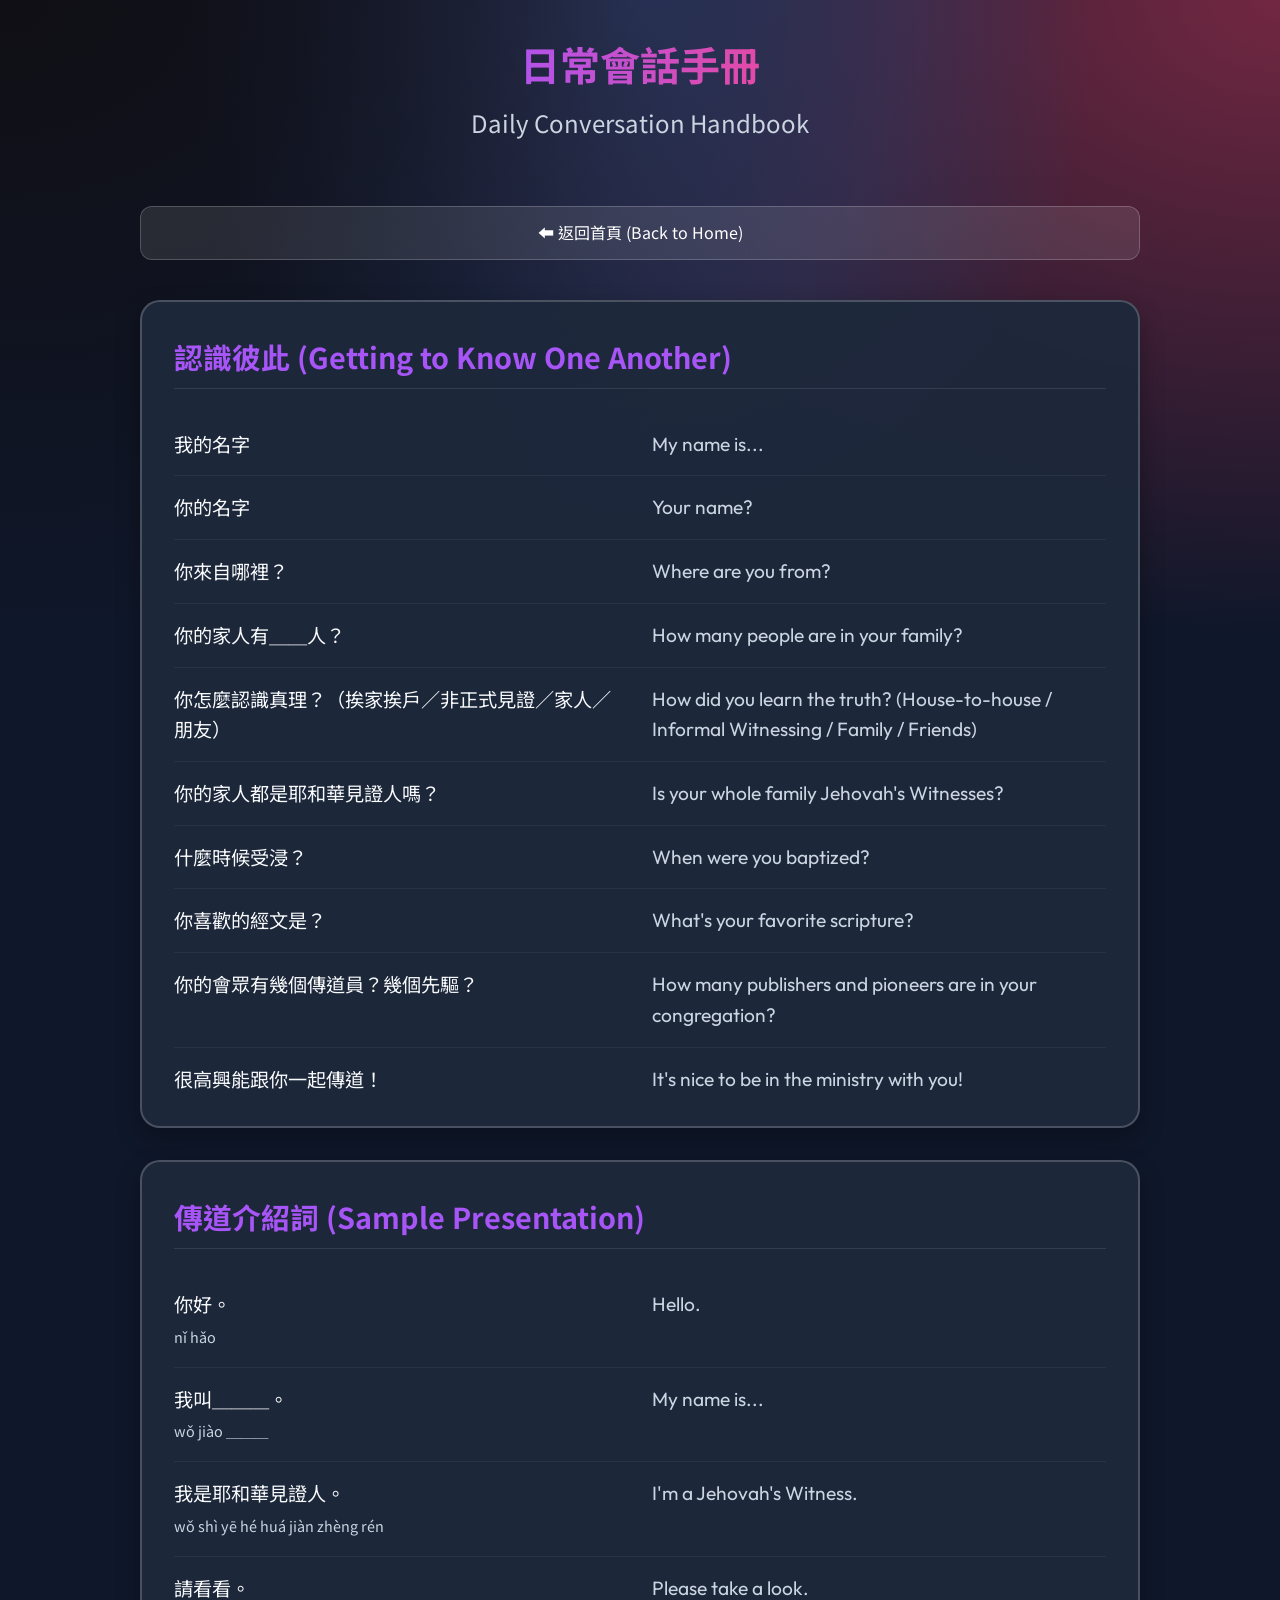
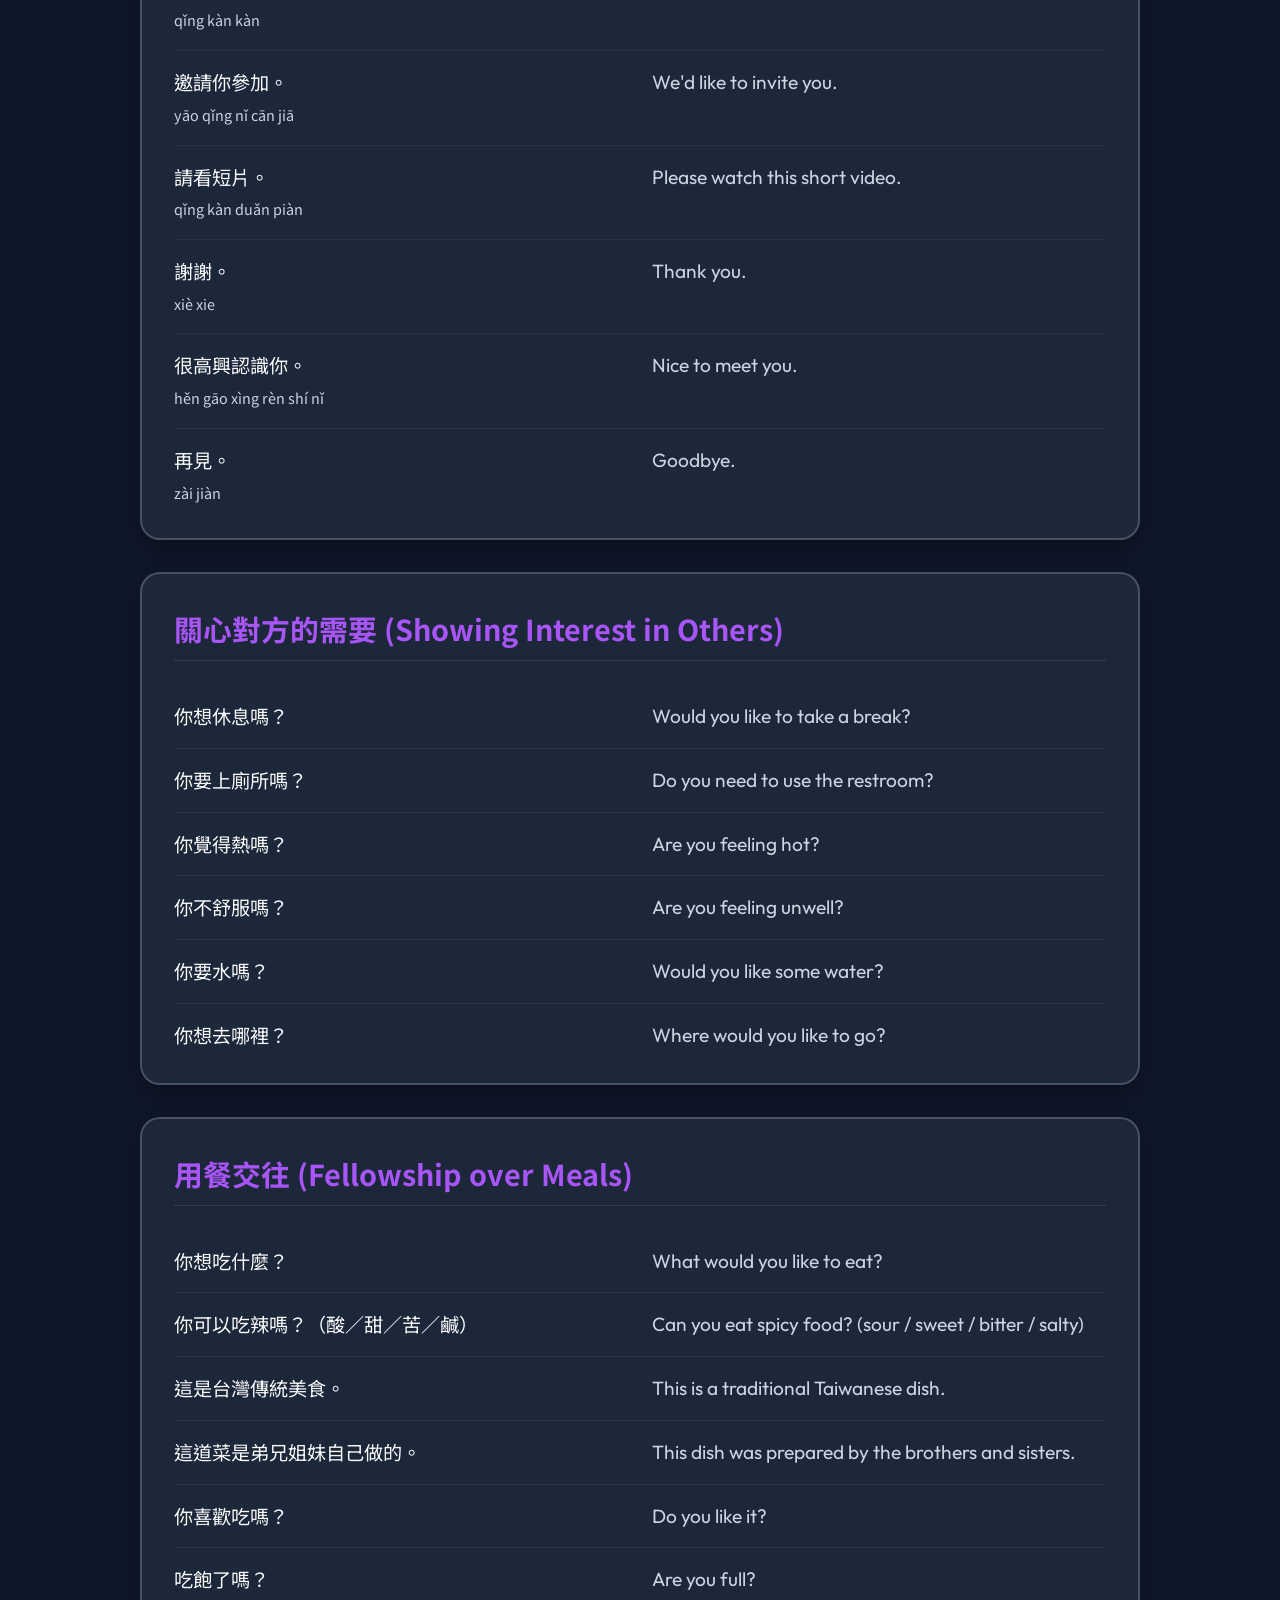
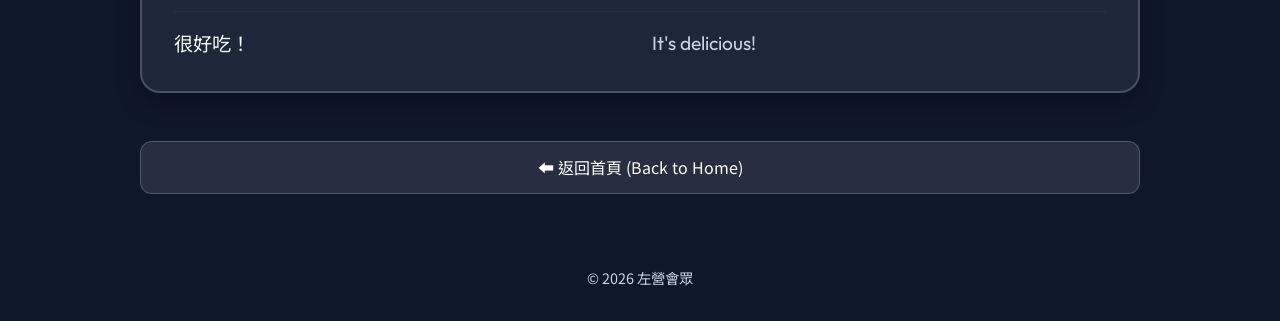
==== conversation.html @ 11b637fd "Add files via upload" ====
<!DOCTYPE html>
<html lang="zh-TW">
<head>
    <meta charset="UTF-8">
    <meta name="viewport" content="width=device-width, initial-scale=1.0">
    <title>日常會話手冊 - 2026年高雄國際大會</title>
    <meta name="description" content="2026年高雄國際大會 左營會眾 日常會話手冊">
    <link rel="stylesheet" href="style.css">
    <style>
        .conversation-container {
            width: 100%;
            max-width: 1000px;
            margin: 0 auto;
            display: flex;
            flex-direction: column;
            gap: 2rem;
        }
        .category {
            background: rgba(30, 41, 59, 0.95);
            border: 2px solid rgba(255, 255, 255, 0.2);
            border-radius: 20px;
            padding: 2rem;
            box-shadow: 0 10px 25px rgba(0, 0, 0, 0.3);
            animation: fadeInUp 1s ease-out both;
        }
        .category:nth-child(2) { animation-delay: 0.2s; }
        .category:nth-child(3) { animation-delay: 0.4s; }
        .category:nth-child(4) { animation-delay: 0.6s; }
        .category:nth-child(5) { animation-delay: 0.8s; }

        .category h2 {
            font-size: 1.8rem;
            color: #a855f7;
            margin-bottom: 1.5rem;
            border-bottom: 1px solid rgba(255,255,255,0.1);
            padding-bottom: 0.5rem;
        }
        .phrase-item {
            display: grid;
            grid-template-columns: 1fr 1fr;
            gap: 1.5rem;
            padding: 1rem 0;
            border-bottom: 1px solid rgba(255,255,255,0.05);
        }
        .phrase-item:last-child {
            border-bottom: none;
            padding-bottom: 0;
        }
        .chinese {
            font-size: 1.2rem;
            color: #f8fafc;
        }
        .english {
            font-size: 1.2rem;
            color: #cbd5e1;
            font-family: 'Outfit', sans-serif;
        }
        .back-btn {
            display: inline-block;
            background: rgba(255, 255, 255, 0.1);
            color: #fff;
            text-decoration: none;
            padding: 0.8rem 1.5rem;
            border-radius: 12px;
            margin-bottom: 0.5rem;
            border: 1px solid rgba(255,255,255,0.2);
            transition: all 0.3s ease;
            text-align: center;
        }
        .back-btn:hover {
            background: rgba(255, 255, 255, 0.2);
        }
        
        @media (max-width: 768px) {
            .category { padding: 1.5rem 1rem; }
            .category h2 { font-size: 1.5rem; }
            .phrase-item {
                grid-template-columns: 1fr;
                gap: 0.5rem;
                padding: 1.2rem 0;
            }
            .chinese { font-size: 1.3rem; font-weight: 500; color: #fca5a5; }
            .english { font-size: 1.2rem; }
        }
    </style>
</head>
<body>
    <div class="container">
        <header>
            <h1>日常會話手冊</h1>
            <h2>Daily Conversation Handbook</h2>
        </header>

        <main class="conversation-container">
            <a href="index.html" class="back-btn">⬅ 返回首頁 (Back to Home)</a>

            <div class="category">
                <h2>認識彼此 (Getting to Know One Another)</h2>
                <div class="phrase-item"><div class="chinese">我的名字</div><div class="english">My name is...</div></div>
                <div class="phrase-item"><div class="chinese">你的名字</div><div class="english">Your name?</div></div>
                <div class="phrase-item"><div class="chinese">你來自哪裡？</div><div class="english">Where are you from?</div></div>
                <div class="phrase-item"><div class="chinese">你的家人有＿＿人？</div><div class="english">How many people are in your family?</div></div>
                <div class="phrase-item"><div class="chinese">你怎麼認識真理？（挨家挨戶／非正式見證／家人／朋友）</div><div class="english">How did you learn the truth? (House-to-house / Informal Witnessing / Family / Friends)</div></div>
                <div class="phrase-item"><div class="chinese">你的家人都是耶和華見證人嗎？</div><div class="english">Is your whole family Jehovah's Witnesses?</div></div>
                <div class="phrase-item"><div class="chinese">什麼時候受浸？</div><div class="english">When were you baptized?</div></div>
                <div class="phrase-item"><div class="chinese">你喜歡的經文是？</div><div class="english">What's your favorite scripture?</div></div>
                <div class="phrase-item"><div class="chinese">你的會眾有幾個傳道員？幾個先驅？</div><div class="english">How many publishers and pioneers are in your congregation?</div></div>
                <div class="phrase-item"><div class="chinese">很高興能跟你一起傳道！</div><div class="english">It's nice to be in the ministry with you!</div></div>
            </div>

            <div class="category">
                <h2>傳道介紹詞 (Sample Presentation)</h2>
                <div class="phrase-item"><div class="chinese">你好。<br><small style="color:#cbd5e1;font-size:0.9rem;">nǐ hǎo</small></div><div class="english">Hello.</div></div>
                <div class="phrase-item"><div class="chinese">我叫＿＿＿。<br><small style="color:#cbd5e1;font-size:0.9rem;">wǒ jiào ＿＿＿</small></div><div class="english">My name is...</div></div>
                <div class="phrase-item"><div class="chinese">我是耶和華見證人。<br><small style="color:#cbd5e1;font-size:0.9rem;">wǒ shì yē hé huá jiàn zhèng rén</small></div><div class="english">I'm a Jehovah's Witness.</div></div>
                <div class="phrase-item"><div class="chinese">請看看。<br><small style="color:#cbd5e1;font-size:0.9rem;">qǐng kàn kàn</small></div><div class="english">Please take a look.</div></div>
                <div class="phrase-item"><div class="chinese">邀請你參加。<br><small style="color:#cbd5e1;font-size:0.9rem;">yāo qǐng nǐ cān jiā</small></div><div class="english">We'd like to invite you.</div></div>
                <div class="phrase-item"><div class="chinese">請看短片。<br><small style="color:#cbd5e1;font-size:0.9rem;">qǐng kàn duǎn piàn</small></div><div class="english">Please watch this short video.</div></div>
                <div class="phrase-item"><div class="chinese">謝謝。<br><small style="color:#cbd5e1;font-size:0.9rem;">xiè xie</small></div><div class="english">Thank you.</div></div>
                <div class="phrase-item"><div class="chinese">很高興認識你。<br><small style="color:#cbd5e1;font-size:0.9rem;">hěn gāo xìng rèn shí nǐ</small></div><div class="english">Nice to meet you.</div></div>
                <div class="phrase-item"><div class="chinese">再見。<br><small style="color:#cbd5e1;font-size:0.9rem;">zài jiàn</small></div><div class="english">Goodbye.</div></div>
            </div>

            <div class="category">
                <h2>關心對方的需要 (Showing Interest in Others)</h2>
                <div class="phrase-item"><div class="chinese">你想休息嗎？</div><div class="english">Would you like to take a break?</div></div>
                <div class="phrase-item"><div class="chinese">你要上廁所嗎？</div><div class="english">Do you need to use the restroom?</div></div>
                <div class="phrase-item"><div class="chinese">你覺得熱嗎？</div><div class="english">Are you feeling hot?</div></div>
                <div class="phrase-item"><div class="chinese">你不舒服嗎？</div><div class="english">Are you feeling unwell?</div></div>
                <div class="phrase-item"><div class="chinese">你要水嗎？</div><div class="english">Would you like some water?</div></div>
                <div class="phrase-item"><div class="chinese">你想去哪裡？</div><div class="english">Where would you like to go?</div></div>
            </div>

            <div class="category">
                <h2>用餐交往 (Fellowship over Meals)</h2>
                <div class="phrase-item"><div class="chinese">你想吃什麼？</div><div class="english">What would you like to eat?</div></div>
                <div class="phrase-item"><div class="chinese">你可以吃辣嗎？（酸／甜／苦／鹹）</div><div class="english">Can you eat spicy food? (sour / sweet / bitter / salty)</div></div>
                <div class="phrase-item"><div class="chinese">這是台灣傳統美食。</div><div class="english">This is a traditional Taiwanese dish.</div></div>
                <div class="phrase-item"><div class="chinese">這道菜是弟兄姐妹自己做的。</div><div class="english">This dish was prepared by the brothers and sisters.</div></div>
                <div class="phrase-item"><div class="chinese">你喜歡吃嗎？</div><div class="english">Do you like it?</div></div>
                <div class="phrase-item"><div class="chinese">吃飽了嗎？</div><div class="english">Are you full?</div></div>
                <div class="phrase-item"><div class="chinese">很好吃！</div><div class="english">It's delicious!</div></div>
            </div>
            
            <a href="index.html" class="back-btn" style="margin-top: 1rem;">⬅ 返回首頁 (Back to Home)</a>
        </main>
        
        <footer>
            <p>&copy; 2026 左營會眾</p>
        </footer>
    </div>
</body>
</html>
---- style.css ----
@import url('https://fonts.googleapis.com/css2?family=Noto+Sans+TC:wght@300;400;500;700&family=Outfit:wght@400;600&display=swap');

:root {
    --bg-color: #0f172a;
    --text-main: #f8fafc;
    --text-muted: #cbd5e1;
    --card-bg: rgba(30, 41, 59, 0.7);
    --card-border: rgba(255, 255, 255, 0.1);
}

* {
    box-sizing: border-box;
    margin: 0;
    padding: 0;
}

body {
    font-family: 'Noto Sans TC', sans-serif;
    background-color: var(--bg-color);
    color: var(--text-main);
    min-height: 100vh;
    display: flex;
    justify-content: center;
    align-items: center;
    background-image: 
        radial-gradient(at 0% 0%, hsla(253,16%,7%,1) 0, transparent 50%), 
        radial-gradient(at 50% 0%, hsla(225,39%,30%,1) 0, transparent 50%), 
        radial-gradient(at 100% 0%, hsla(339,49%,30%,1) 0, transparent 50%);
    background-attachment: fixed;
    line-height: 1.6;
}

.container {
    width: 100%;
    max-width: 1200px;
    padding: 2rem;
    display: flex;
    flex-direction: column;
    align-items: center;
    gap: 4rem;
}

header {
    text-align: center;
    animation: fadeInDown 1s ease-out;
}

header h1 {
    font-size: 2.5rem;
    font-weight: 700;
    background: linear-gradient(to right, #a855f7, #ec4899);
    -webkit-background-clip: text;
    -webkit-text-fill-color: transparent;
    margin-bottom: 0.5rem;
}

header h2 {
    font-size: 1.5rem;
    font-weight: 400;
    color: var(--text-muted);
}

.card-container {
    display: grid;
    grid-template-columns: repeat(auto-fit, minmax(300px, 1fr));
    gap: 2rem;
    width: 100%;
    max-width: 1000px;
}

.card {
    background: var(--card-bg);
    border: 1px solid var(--card-border);
    border-radius: 20px;
    padding: 2.5rem 2rem;
    text-align: center;
    text-decoration: none;
    color: var(--text-main);
    backdrop-filter: blur(10px);
    -webkit-backdrop-filter: blur(10px);
    transition: all 0.4s cubic-bezier(0.175, 0.885, 0.32, 1.275);
    display: flex;
    flex-direction: column;
    align-items: center;
    gap: 1rem;
    box-shadow: 0 10px 30px rgba(0, 0, 0, 0.2);
    animation: fadeInUp 1s ease-out both;
}

.card:nth-child(1) { animation-delay: 0.2s; }
.card:nth-child(2) { animation-delay: 0.4s; }
.card:nth-child(3) { animation-delay: 0.6s; }

.card:hover {
    transform: translateY(-10px) scale(1.02);
    background: rgba(45, 55, 72, 0.8);
    border-color: rgba(255, 255, 255, 0.2);
    box-shadow: 0 20px 40px rgba(0, 0, 0, 0.4);
}

.icon {
    font-size: 3rem;
    margin-bottom: 0.5rem;
    transition: transform 0.3s ease;
}

.card:hover .icon {
    transform: scale(1.2);
}

.card h3 {
    font-size: 1.5rem;
    font-weight: 500;
}

.card p {
    color: var(--text-muted);
    font-size: 0.95rem;
}

.notice {
    background: rgba(255, 255, 255, 0.1);
    border-left: 4px solid #a855f7;
    padding: 1.5rem;
    border-radius: 12px;
    width: 100%;
    max-width: 1000px;
    margin: 0 auto;
    backdrop-filter: blur(5px);
    -webkit-backdrop-filter: blur(5px);
    animation: fadeIn 1s ease-out 0.8s both;
}

.notice p {
    font-size: 1.15rem;
    color: var(--text-main);
    margin-bottom: 0.8rem;
    line-height: 1.5;
    word-break: keep-all;
}

.notice p:last-child {
    margin-bottom: 0;
}

.highlight {
    font-weight: 700;
    color: #fca5a5; /* Using a brighter color that contrasts well on dark backgrounds */
}

footer {
    text-align: center;
    color: var(--text-muted);
    font-size: 0.9rem;
    animation: fadeIn 1s ease-out 1s both;
}

@keyframes fadeInDown {
    from {
        opacity: 0;
        transform: translateY(-30px);
    }
    to {
        opacity: 1;
        transform: translateY(0);
    }
}

@keyframes fadeInUp {
    from {
        opacity: 0;
        transform: translateY(30px);
    }
    to {
        opacity: 1;
        transform: translateY(0);
    }
}

@keyframes fadeIn {
    from { opacity: 0; }
    to { opacity: 1; }
}

@media (max-width: 768px) {
    header h1 {
        font-size: 1.8rem;
        line-height: 1.2;
        margin-bottom: 0.5rem;
    }
    header h2 {
        font-size: 1.1rem;
        color: #f8fafc;
        font-weight: 500;
        word-break: keep-all;
    }
    .container {
        padding: 1rem;
        gap: 1.5rem;
    }
    .card-container {
        gap: 0.8rem;
        display: flex;
        flex-direction: column;
    }
    .card {
        display: grid;
        grid-template-columns: auto 1fr;
        grid-template-rows: auto auto;
        column-gap: 1rem;
        row-gap: 0.2rem;
        padding: 1rem 1.2rem;
        background: rgba(30, 41, 59, 0.95);
        border: 2px solid rgba(255, 255, 255, 0.2);
        border-radius: 20px;
        box-shadow: 0 10px 25px rgba(0, 0, 0, 0.3);
        text-align: left;
        align-items: center;
    }
    .icon {
        grid-column: 1;
        grid-row: 1 / 3;
        font-size: 2.5rem;
        margin-bottom: 0;
    }
    .card h3 {
        grid-column: 2;
        grid-row: 1;
        font-size: 1.3rem;
        font-weight: 700;
        margin-bottom: 0;
    }
    .card p {
        grid-column: 2;
        grid-row: 2;
        font-size: 0.95rem;
        color: #f1f5f9;
        line-height: 1.3;
        word-break: keep-all;
    }
    footer {
        font-size: 0.9rem;
    }
}
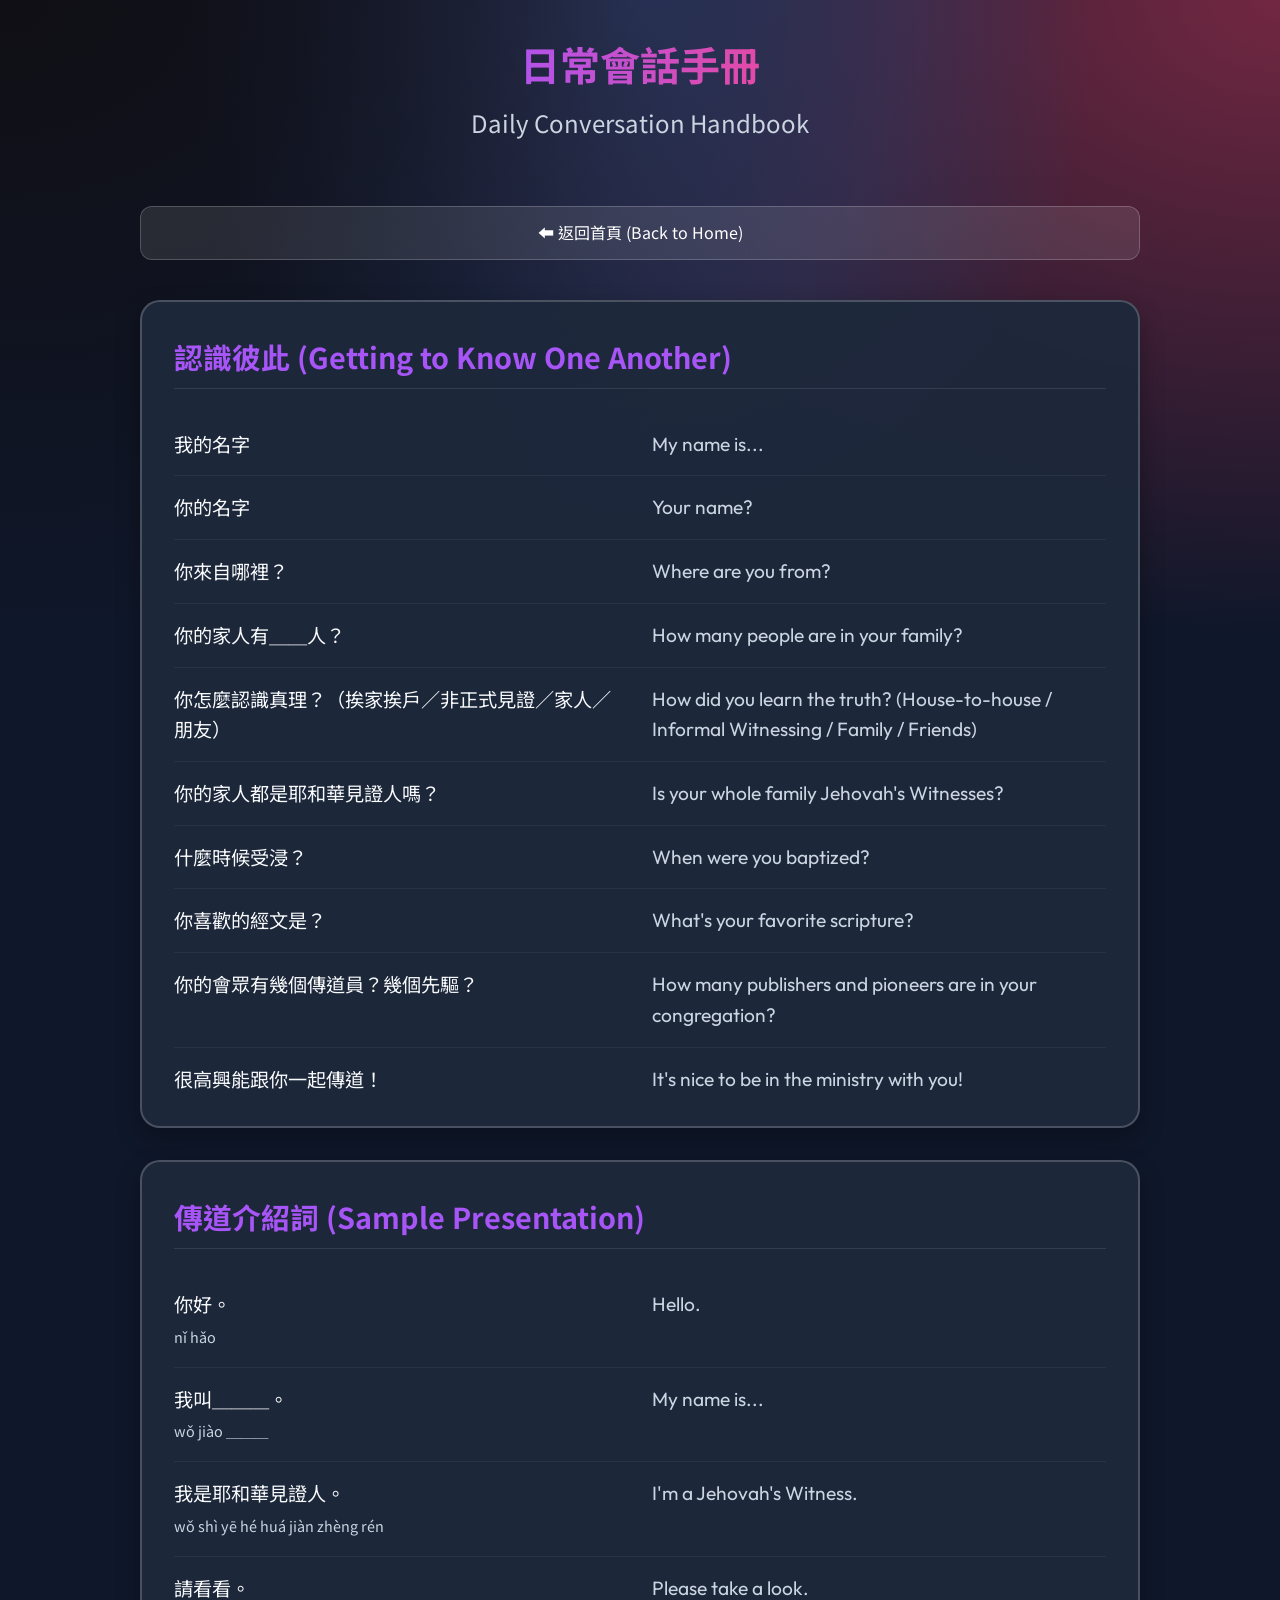
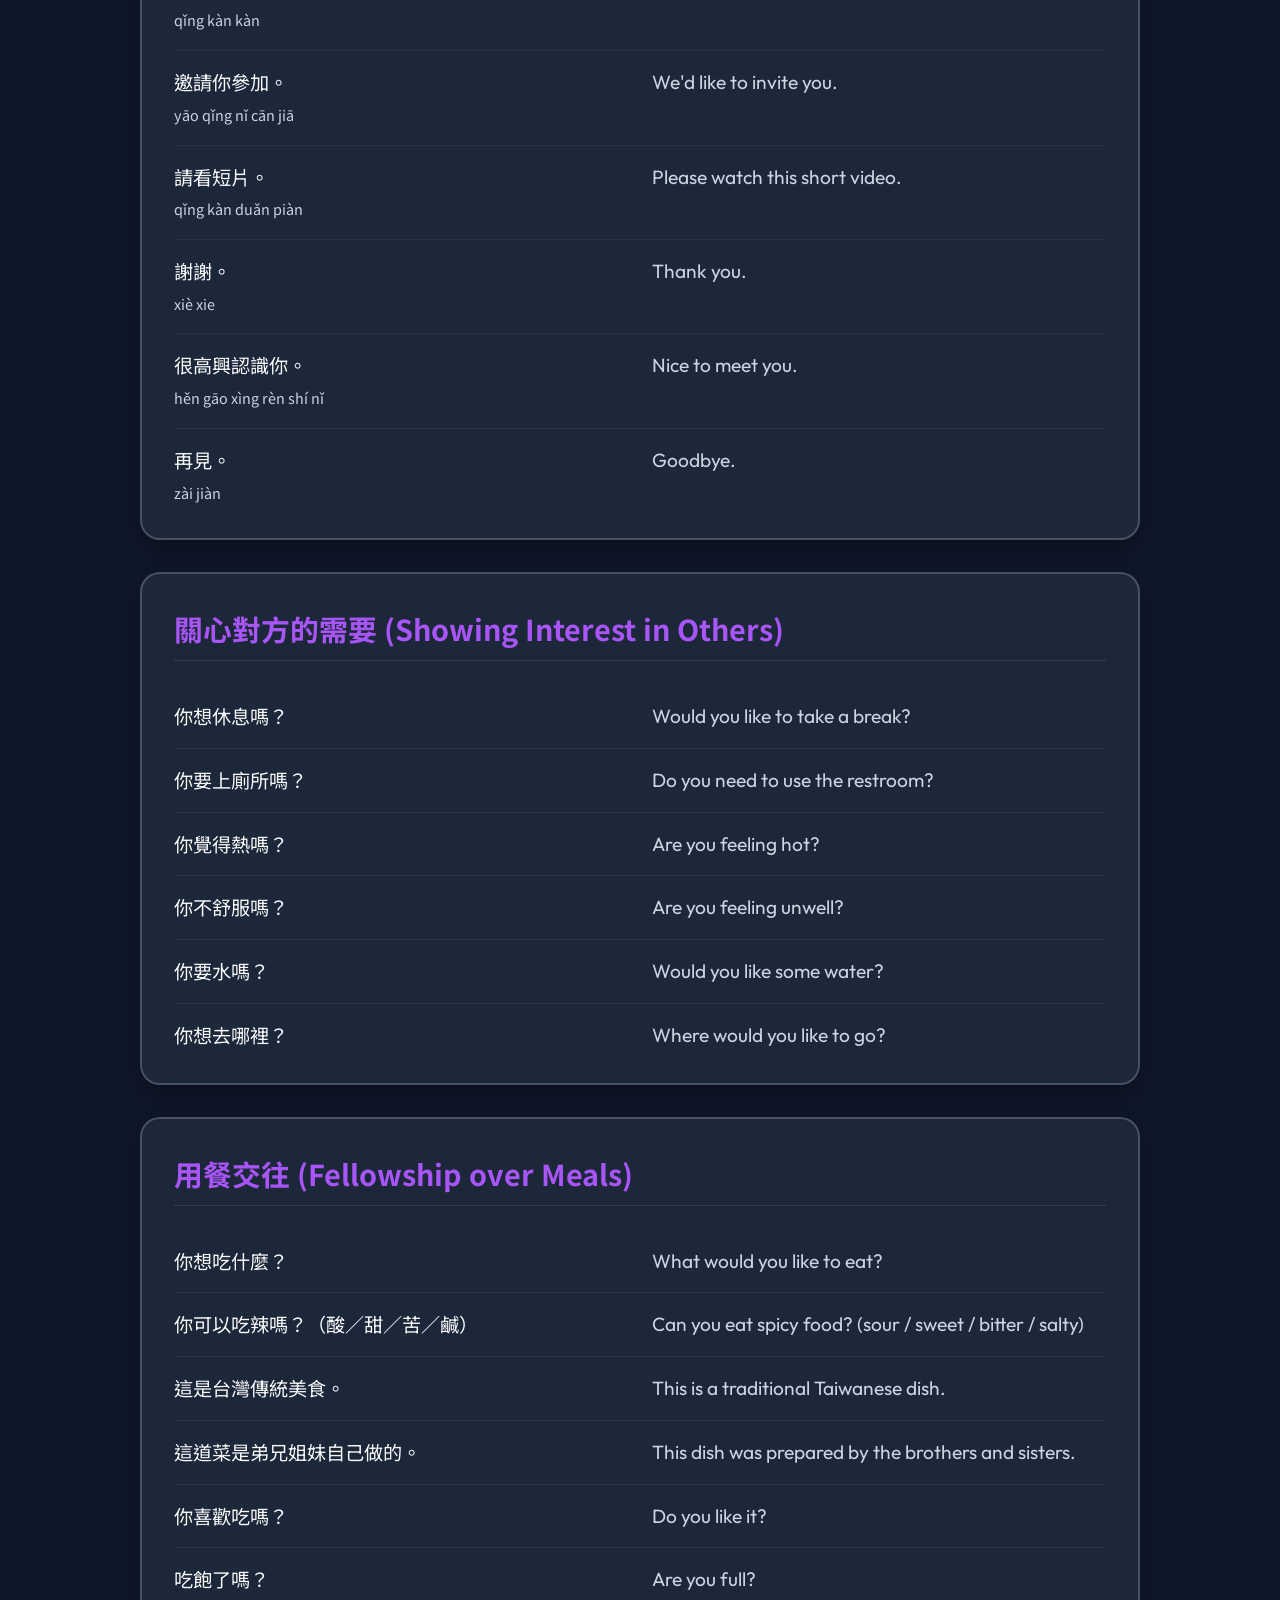
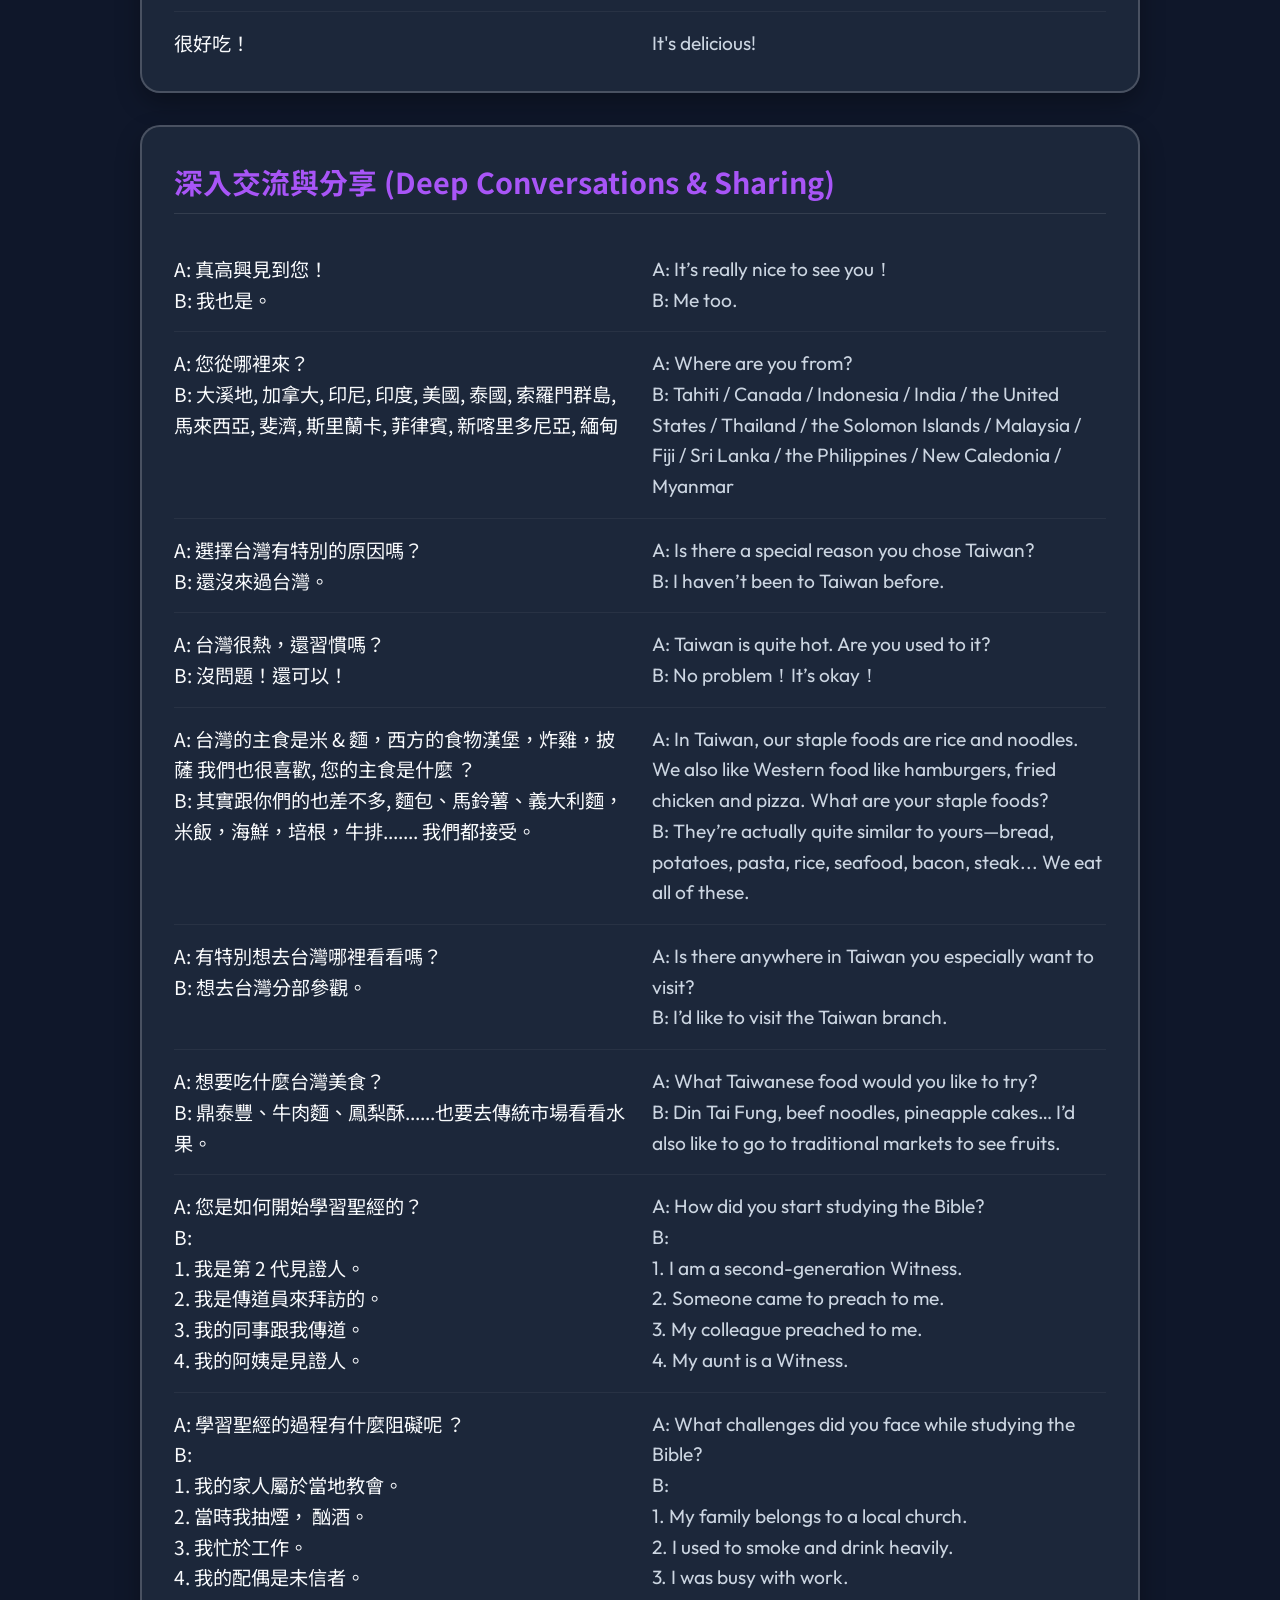
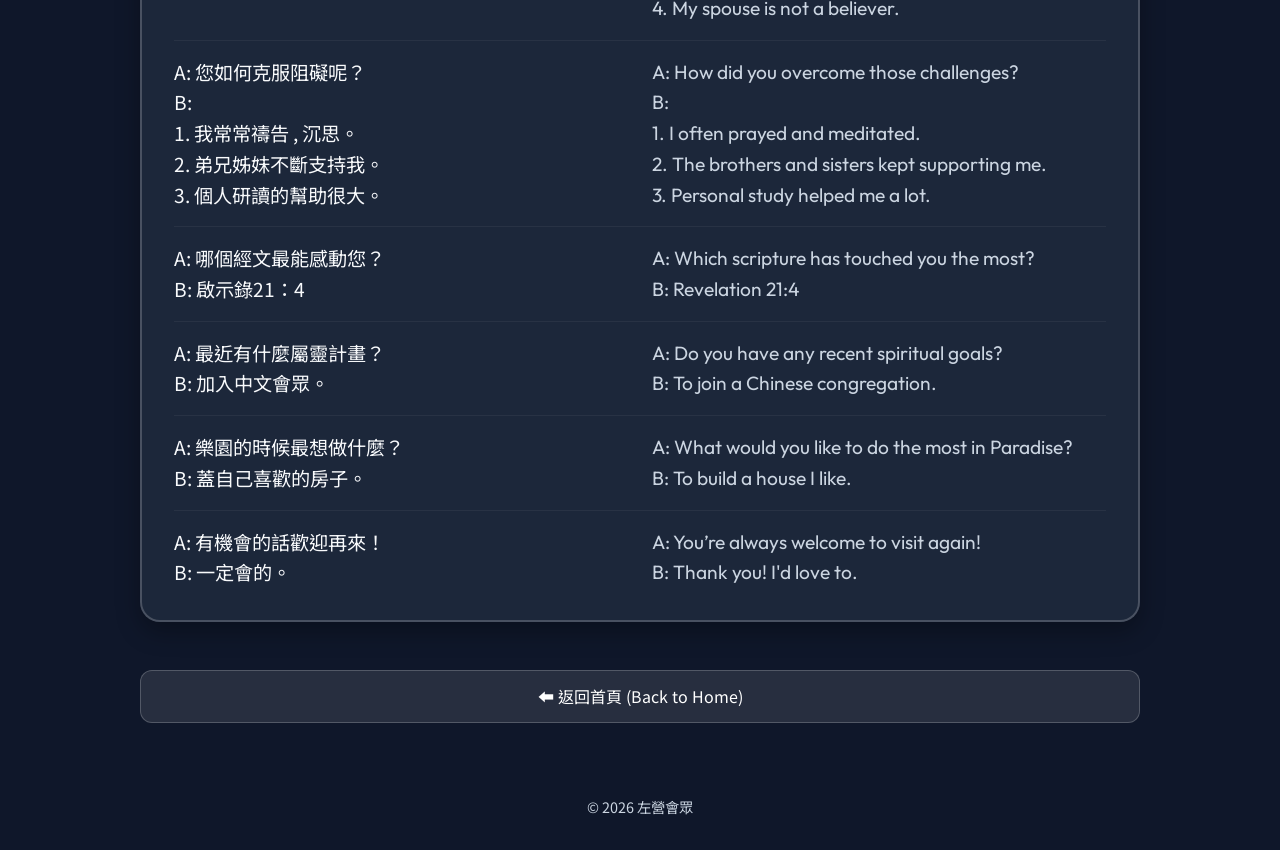
==== commit 618bf635: "Add files via upload" ====
--- a/conversation.html
+++ b/conversation.html
@@ -141,6 +141,65 @@
                 <div class="phrase-item"><div class="chinese">吃飽了嗎？</div><div class="english">Are you full?</div></div>
                 <div class="phrase-item"><div class="chinese">很好吃！</div><div class="english">It's delicious!</div></div>
             </div>
+            <div class="category">
+                <h2>深入交流與分享 (Deep Conversations & Sharing)</h2>
+                <div class="phrase-item">
+                    <div class="chinese">A: 真高興見到您！<br>B: 我也是。</div>
+                    <div class="english">A: It’s really nice to see you！<br>B: Me too.</div>
+                </div>
+                <div class="phrase-item">
+                    <div class="chinese">A: 您從哪裡來？<br>B: 大溪地, 加拿大, 印尼, 印度, 美國, 泰國, 索羅門群島, 馬來西亞, 斐濟, 斯里蘭卡, 菲律賓, 新喀里多尼亞, 緬甸</div>
+                    <div class="english">A: Where are you from?<br>B: Tahiti / Canada / Indonesia / India / the United States / Thailand / the Solomon Islands / Malaysia / Fiji / Sri Lanka / the Philippines / New Caledonia / Myanmar</div>
+                </div>
+                <div class="phrase-item">
+                    <div class="chinese">A: 選擇台灣有特別的原因嗎？<br>B: 還沒來過台灣。</div>
+                    <div class="english">A: Is there a special reason you chose Taiwan?<br>B: I haven’t been to Taiwan before.</div>
+                </div>
+                <div class="phrase-item">
+                    <div class="chinese">A: 台灣很熱，還習慣嗎？<br>B: 沒問題！還可以！</div>
+                    <div class="english">A: Taiwan is quite hot. Are you used to it?<br>B: No problem！It’s okay！</div>
+                </div>
+                <div class="phrase-item">
+                    <div class="chinese">A: 台灣的主食是米 & 麵，西方的食物漢堡，炸雞，披薩 我們也很喜歡, 您的主食是什麼 ？<br>B: 其實跟你們的也差不多, 麵包、馬鈴薯、義大利麵，米飯，海鮮，培根，牛排....... 我們都接受。</div>
+                    <div class="english">A: In Taiwan, our staple foods are rice and noodles. We also like Western food like hamburgers, fried chicken and pizza. What are your staple foods?<br>B: They’re actually quite similar to yours—bread, potatoes, pasta, rice, seafood, bacon, steak... We eat all of these.</div>
+                </div>
+                <div class="phrase-item">
+                    <div class="chinese">A: 有特別想去台灣哪裡看看嗎？<br>B: 想去台灣分部參觀。</div>
+                    <div class="english">A: Is there anywhere in Taiwan you especially want to visit?<br>B: I’d like to visit the Taiwan branch.</div>
+                </div>
+                <div class="phrase-item">
+                    <div class="chinese">A: 想要吃什麼台灣美食？<br>B: 鼎泰豐、牛肉麵、鳳梨酥......也要去傳統市場看看水果。</div>
+                    <div class="english">A: What Taiwanese food would you like to try?<br>B: Din Tai Fung, beef noodles, pineapple cakes… I’d also like to go to traditional markets to see fruits.</div>
+                </div>
+                <div class="phrase-item">
+                    <div class="chinese">A: 您是如何開始學習聖經的？<br>B:<br>1. 我是第 2 代見證人。<br>2. 我是傳道員來拜訪的。<br>3. 我的同事跟我傳道。<br>4. 我的阿姨是見證人。</div>
+                    <div class="english">A: How did you start studying the Bible?<br>B:<br>1. I am a second-generation Witness.<br>2. Someone came to preach to me.<br>3. My colleague preached to me.<br>4. My aunt is a Witness.</div>
+                </div>
+                <div class="phrase-item">
+                    <div class="chinese">A: 學習聖經的過程有什麼阻礙呢 ？<br>B:<br>1. 我的家人屬於當地教會。<br>2. 當時我抽煙， 酗酒。<br>3. 我忙於工作。<br>4. 我的配偶是未信者。</div>
+                    <div class="english">A: What challenges did you face while studying the Bible?<br>B:<br>1. My family belongs to a local church.<br>2. I used to smoke and drink heavily.<br>3. I was busy with work.<br>4. My spouse is not a believer.</div>
+                </div>
+                <div class="phrase-item">
+                    <div class="chinese">A: 您如何克服阻礙呢？<br>B:<br>1. 我常常禱告 , 沉思。<br>2. 弟兄姊妹不斷支持我。<br>3. 個人研讀的幫助很大。</div>
+                    <div class="english">A: How did you overcome those challenges?<br>B:<br>1. I often prayed and meditated.<br>2. The brothers and sisters kept supporting me.<br>3. Personal study helped me a lot.</div>
+                </div>
+                <div class="phrase-item">
+                    <div class="chinese">A: 哪個經文最能感動您？<br>B: 啟示錄21：4</div>
+                    <div class="english">A: Which scripture has touched you the most?<br>B: Revelation 21:4</div>
+                </div>
+                <div class="phrase-item">
+                    <div class="chinese">A: 最近有什麼屬靈計畫？<br>B: 加入中文會眾。</div>
+                    <div class="english">A: Do you have any recent spiritual goals?<br>B: To join a Chinese congregation.</div>
+                </div>
+                <div class="phrase-item">
+                    <div class="chinese">A: 樂園的時候最想做什麼？<br>B: 蓋自己喜歡的房子。</div>
+                    <div class="english">A: What would you like to do the most in Paradise?<br>B: To build a house I like.</div>
+                </div>
+                <div class="phrase-item">
+                    <div class="chinese">A: 有機會的話歡迎再來！<br>B: 一定會的。</div>
+                    <div class="english">A: You’re always welcome to visit again!<br>B: Thank you! I'd love to.</div>
+                </div>
+            </div>
             
             <a href="index.html" class="back-btn" style="margin-top: 1rem;">⬅ 返回首頁 (Back to Home)</a>
         </main>
--- a/style.css
+++ b/style.css
@@ -90,6 +90,8 @@
 .card:nth-child(1) { animation-delay: 0.2s; }
 .card:nth-child(2) { animation-delay: 0.4s; }
 .card:nth-child(3) { animation-delay: 0.6s; }
+.card:nth-child(4) { animation-delay: 0.8s; }
+.card:nth-child(5) { animation-delay: 1.0s; }
 
 .card:hover {
     transform: translateY(-10px) scale(1.02);
